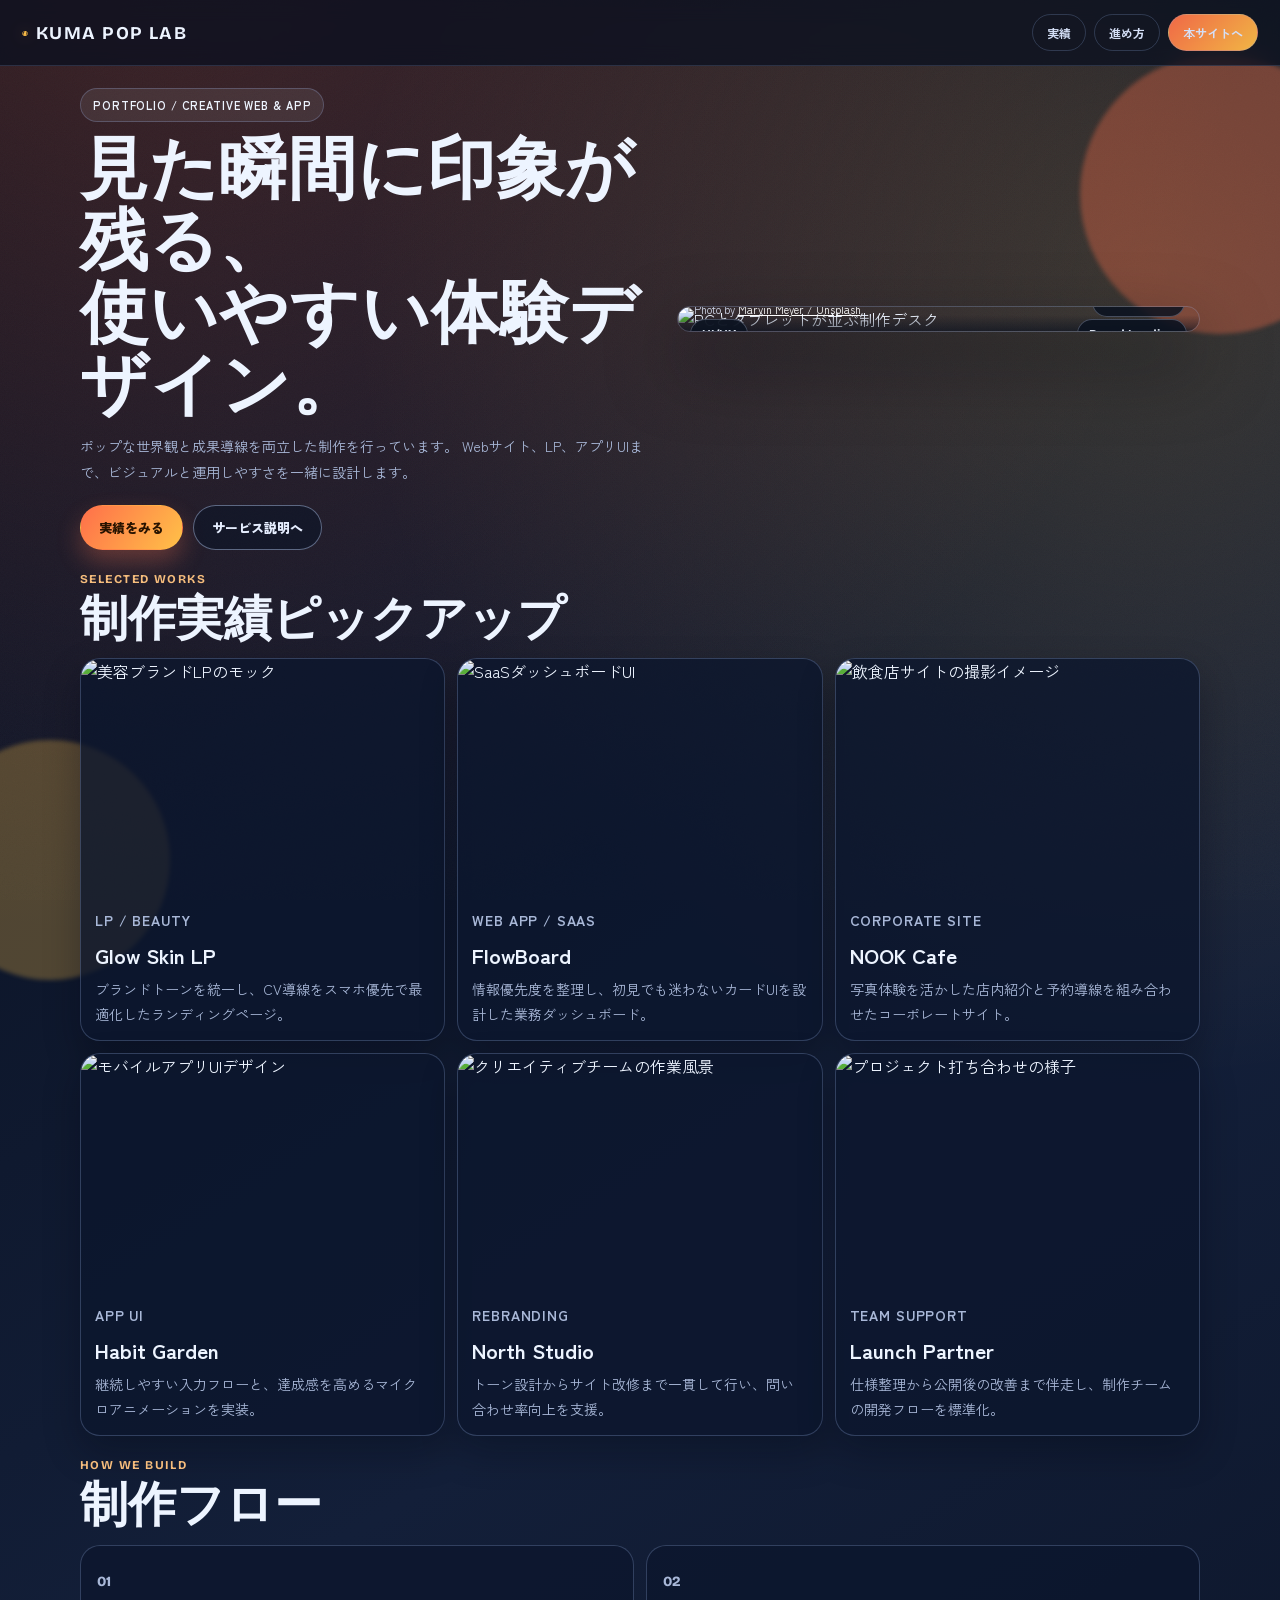
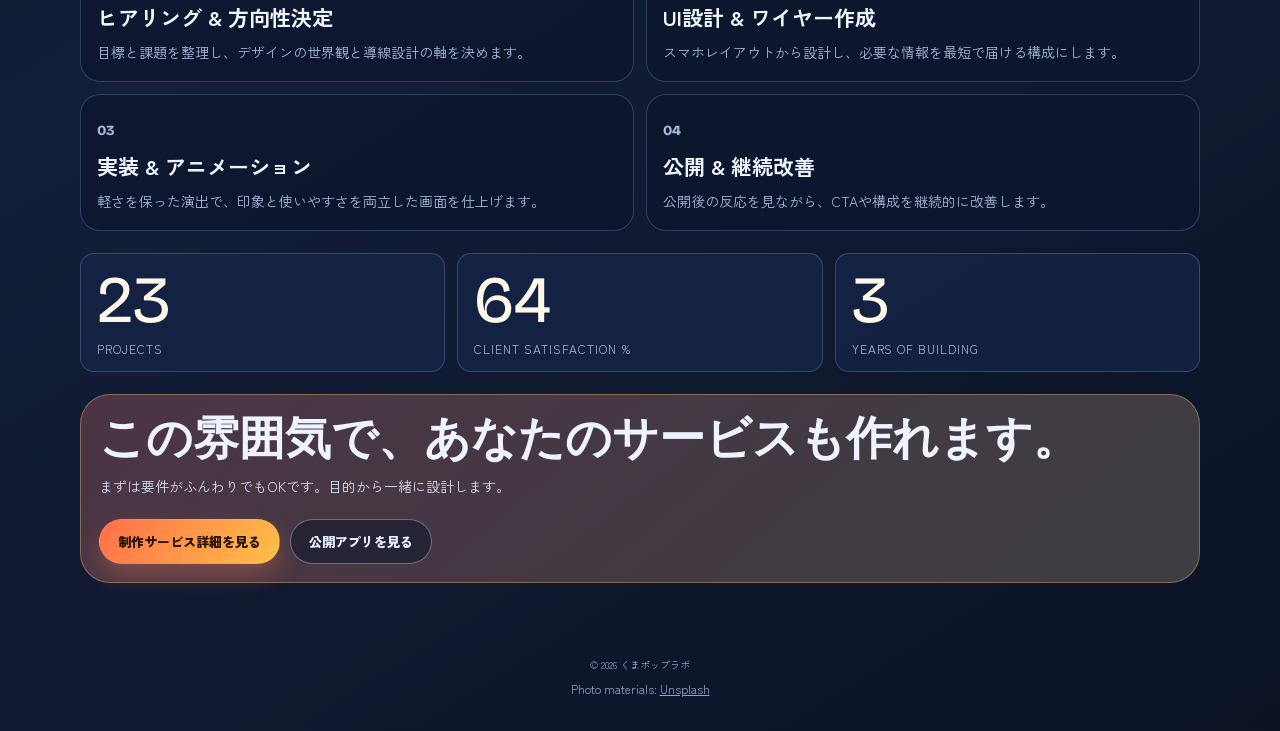
==== portfolio/index.html @ 959600ab "Add responsive portfolio page with animated showcase and site links" ====
<!doctype html>
<html lang="ja">
<head>
  <meta charset="utf-8" />
  <meta name="viewport" content="width=device-width, initial-scale=1" />
  <title>Portfolio | くまポップラボ</title>
  <meta
    name="description"
    content="くまポップラボの制作ポートフォリオ。Web制作・アプリUI・LP実績を、演出つきで紹介します。"
  />
  <meta name="theme-color" content="#0f1728" />
  <link rel="preconnect" href="https://fonts.googleapis.com" />
  <link rel="preconnect" href="https://fonts.gstatic.com" crossorigin />
  <link
    href="https://fonts.googleapis.com/css2?family=Bricolage+Grotesque:opsz,wght@10..48,400;10..48,500;10..48,700;10..48,800&amp;family=Zen+Kaku+Gothic+New:wght@400;500;700;900&amp;display=swap"
    rel="stylesheet"
  />
  <link rel="stylesheet" href="portfolio.css" />
</head>
<body>
  <div class="noise" aria-hidden="true"></div>
  <div class="orb orb--a" aria-hidden="true"></div>
  <div class="orb orb--b" aria-hidden="true"></div>

  <header class="portfolio-header">
    <a class="portfolio-brand" href="../index.html" aria-label="くまポップラボ トップへ戻る">
      <span class="portfolio-brand__icon">◉</span>
      <span class="portfolio-brand__name">KUMA POP LAB</span>
    </a>
    <nav class="portfolio-nav" aria-label="ページ移動">
      <a href="#works">実績</a>
      <a href="#flow">進め方</a>
      <a class="portfolio-nav__cta" href="../index.html">本サイトへ</a>
    </nav>
  </header>

  <main class="portfolio-page">
    <section class="hero reveal">
      <div>
        <p class="hero__eyebrow">Portfolio / Creative Web &amp; App</p>
        <h1 class="hero__title">見た瞬間に印象が残る、<br />使いやすい体験デザイン。</h1>
        <p class="hero__lead">
          ポップな世界観と成果導線を両立した制作を行っています。
          Webサイト、LP、アプリUIまで、ビジュアルと運用しやすさを一緒に設計します。
        </p>
        <div class="hero__actions">
          <a class="btn btn--solid" href="#works">実績をみる</a>
          <a class="btn btn--line" href="../index.html#business">サービス説明へ</a>
        </div>
      </div>
      <figure class="hero__visual">
        <img
          src="https://images.unsplash.com/photo-1498050108023-c5249f4df085?auto=format&amp;fit=crop&amp;fm=jpg&amp;ixlib=rb-4.1.0&amp;q=80&amp;w=1400"
          alt="PCとタブレットが並ぶ制作デスク"
          loading="eager"
        />
        <figcaption>
          Photo by
          <a href="https://unsplash.com/photos/5fNmWej4tAA" target="_blank" rel="noreferrer">Marvin Meyer / Unsplash</a>
        </figcaption>
        <div class="hero-chip hero-chip--a">UI/UX</div>
        <div class="hero-chip hero-chip--b">Brand Landing</div>
        <div class="hero-chip hero-chip--c">Mobile First</div>
      </figure>
    </section>

    <section id="works" class="section reveal">
      <div class="section-heading">
        <p class="section-heading__label">Selected Works</p>
        <h2>制作実績ピックアップ</h2>
      </div>
      <div class="work-grid">
        <article class="work-card">
          <img src="https://images.unsplash.com/photo-1559028006-448665bd7c7f?auto=format&amp;fit=crop&amp;fm=jpg&amp;ixlib=rb-4.1.0&amp;q=80&amp;w=1200" alt="美容ブランドLPのモック" loading="lazy" />
          <div class="work-card__body">
            <p class="work-card__tag">LP / Beauty</p>
            <h3>Glow Skin LP</h3>
            <p>ブランドトーンを統一し、CV導線をスマホ優先で最適化したランディングページ。</p>
          </div>
        </article>
        <article class="work-card">
          <img src="https://images.unsplash.com/photo-1519389950473-47ba0277781c?auto=format&amp;fit=crop&amp;fm=jpg&amp;ixlib=rb-4.1.0&amp;q=80&amp;w=1200" alt="SaaSダッシュボードUI" loading="lazy" />
          <div class="work-card__body">
            <p class="work-card__tag">Web App / SaaS</p>
            <h3>FlowBoard</h3>
            <p>情報優先度を整理し、初見でも迷わないカードUIを設計した業務ダッシュボード。</p>
          </div>
        </article>
        <article class="work-card">
          <img src="https://images.unsplash.com/photo-1517248135467-4c7edcad34c4?auto=format&amp;fit=crop&amp;fm=jpg&amp;ixlib=rb-4.1.0&amp;q=80&amp;w=1200" alt="飲食店サイトの撮影イメージ" loading="lazy" />
          <div class="work-card__body">
            <p class="work-card__tag">Corporate Site</p>
            <h3>NOOK Cafe</h3>
            <p>写真体験を活かした店内紹介と予約導線を組み合わせたコーポレートサイト。</p>
          </div>
        </article>
        <article class="work-card">
          <img src="https://images.unsplash.com/photo-1551650975-87deedd944c3?auto=format&amp;fit=crop&amp;fm=jpg&amp;ixlib=rb-4.1.0&amp;q=80&amp;w=1200" alt="モバイルアプリUIデザイン" loading="lazy" />
          <div class="work-card__body">
            <p class="work-card__tag">App UI</p>
            <h3>Habit Garden</h3>
            <p>継続しやすい入力フローと、達成感を高めるマイクロアニメーションを実装。</p>
          </div>
        </article>
        <article class="work-card">
          <img src="https://images.unsplash.com/photo-1484417894907-623942c8ee29?auto=format&amp;fit=crop&amp;fm=jpg&amp;ixlib=rb-4.1.0&amp;q=80&amp;w=1200" alt="クリエイティブチームの作業風景" loading="lazy" />
          <div class="work-card__body">
            <p class="work-card__tag">Rebranding</p>
            <h3>North Studio</h3>
            <p>トーン設計からサイト改修まで一貫して行い、問い合わせ率向上を支援。</p>
          </div>
        </article>
        <article class="work-card">
          <img src="https://images.unsplash.com/photo-1552664730-d307ca884978?auto=format&amp;fit=crop&amp;fm=jpg&amp;ixlib=rb-4.1.0&amp;q=80&amp;w=1200" alt="プロジェクト打ち合わせの様子" loading="lazy" />
          <div class="work-card__body">
            <p class="work-card__tag">Team Support</p>
            <h3>Launch Partner</h3>
            <p>仕様整理から公開後の改善まで伴走し、制作チームの開発フローを標準化。</p>
          </div>
        </article>
      </div>
    </section>

    <section id="flow" class="section reveal">
      <div class="section-heading">
        <p class="section-heading__label">How We Build</p>
        <h2>制作フロー</h2>
      </div>
      <ol class="flow-list">
        <li>
          <p class="flow-list__index">01</p>
          <h3>ヒアリング &amp; 方向性決定</h3>
          <p>目標と課題を整理し、デザインの世界観と導線設計の軸を決めます。</p>
        </li>
        <li>
          <p class="flow-list__index">02</p>
          <h3>UI設計 &amp; ワイヤー作成</h3>
          <p>スマホレイアウトから設計し、必要な情報を最短で届ける構成にします。</p>
        </li>
        <li>
          <p class="flow-list__index">03</p>
          <h3>実装 &amp; アニメーション</h3>
          <p>軽さを保った演出で、印象と使いやすさを両立した画面を仕上げます。</p>
        </li>
        <li>
          <p class="flow-list__index">04</p>
          <h3>公開 &amp; 継続改善</h3>
          <p>公開後の反応を見ながら、CTAや構成を継続的に改善します。</p>
        </li>
      </ol>
    </section>

    <section class="section reveal">
      <div class="stats-grid" aria-label="実績数値">
        <article class="stat-card">
          <p class="stat-card__value" data-count-to="34">0</p>
          <p class="stat-card__label">Projects</p>
        </article>
        <article class="stat-card">
          <p class="stat-card__value" data-count-to="96">0</p>
          <p class="stat-card__label">Client Satisfaction %</p>
        </article>
        <article class="stat-card">
          <p class="stat-card__value" data-count-to="4">0</p>
          <p class="stat-card__label">Years of Building</p>
        </article>
      </div>
    </section>

    <section id="contact" class="contact-band reveal">
      <h2>この雰囲気で、あなたのサービスも作れます。</h2>
      <p>まずは要件がふんわりでもOKです。目的から一緒に設計します。</p>
      <div class="hero__actions">
        <a class="btn btn--solid" href="../index.html#business">制作サービス詳細を見る</a>
        <a class="btn btn--line" href="../apps.html">公開アプリを見る</a>
      </div>
    </section>
  </main>

  <footer class="portfolio-footer">
    <small>© <span data-year></span> くまポップラボ</small>
    <p>
      Photo materials: <a href="https://unsplash.com" target="_blank" rel="noreferrer">Unsplash</a>
    </p>
  </footer>

  <script src="portfolio.js"></script>
</body>
</html>
---- portfolio/portfolio.css ----
:root {
  --bg: #070d1b;
  --bg-2: #131f39;
  --text: #edf4ff;
  --muted: #a9b8d8;
  --line: rgba(153, 180, 235, 0.26);
  --card: rgba(12, 23, 46, 0.78);
  --card-strong: rgba(20, 35, 68, 0.92);
  --accent: #ff6f4a;
  --accent-2: #ffc148;
  --radius-xl: 30px;
  --radius-lg: 20px;
  --radius-md: 14px;
}

* {
  box-sizing: border-box;
}

html {
  scroll-behavior: smooth;
}

body {
  margin: 0;
  min-height: 100vh;
  font-family: "Zen Kaku Gothic New", "Hiragino Kaku Gothic ProN", "Yu Gothic", sans-serif;
  color: var(--text);
  background:
    radial-gradient(circle at 14% -6%, rgba(255, 111, 74, 0.24), transparent 40%),
    radial-gradient(circle at 90% 12%, rgba(255, 193, 72, 0.18), transparent 34%),
    linear-gradient(148deg, var(--bg) 0%, var(--bg-2) 56%, #0a1224 100%);
}

img {
  display: block;
  width: 100%;
}

a {
  color: inherit;
}

.noise {
  position: fixed;
  inset: 0;
  pointer-events: none;
  background-image: url("../assets/grain.svg");
  opacity: 0.12;
  z-index: -2;
}

.orb {
  position: fixed;
  border-radius: 50%;
  filter: blur(2px);
  pointer-events: none;
  z-index: -1;
  animation: drift 12s ease-in-out infinite;
}

.orb--a {
  width: 280px;
  height: 280px;
  top: 54px;
  right: -80px;
  background: rgba(255, 111, 74, 0.35);
}

.orb--b {
  width: 240px;
  height: 240px;
  bottom: -80px;
  left: -70px;
  background: rgba(255, 193, 72, 0.28);
  animation-delay: 1.4s;
}

@keyframes drift {
  0%,
  100% {
    transform: translate3d(0, 0, 0);
  }
  50% {
    transform: translate3d(0, -20px, 0);
  }
}

.portfolio-header {
  position: sticky;
  top: 0;
  z-index: 50;
  display: flex;
  align-items: center;
  justify-content: space-between;
  gap: 14px;
  padding: 12px 14px;
  backdrop-filter: blur(10px);
  background: rgba(8, 15, 31, 0.72);
  border-bottom: 1px solid rgba(138, 164, 211, 0.2);
}

.portfolio-brand {
  text-decoration: none;
  display: inline-flex;
  align-items: center;
  gap: 8px;
}

.portfolio-brand__icon {
  font-size: 12px;
  color: var(--accent-2);
  filter: drop-shadow(0 0 8px rgba(255, 193, 72, 0.45));
}

.portfolio-brand__name {
  font-family: "Bricolage Grotesque", sans-serif;
  font-size: 15px;
  font-weight: 700;
  letter-spacing: 0.08em;
}

.portfolio-nav {
  display: flex;
  align-items: center;
  gap: 8px;
}

.portfolio-nav a {
  text-decoration: none;
  font-size: 11px;
  font-weight: 700;
  color: #d4dff6;
  border: 1px solid rgba(139, 169, 222, 0.24);
  border-radius: 999px;
  padding: 8px 10px;
  transition: transform 0.25s ease, background-color 0.25s ease;
}

.portfolio-nav a:hover {
  transform: translateY(-2px);
  background: rgba(255, 255, 255, 0.1);
}

.portfolio-nav__cta {
  background: linear-gradient(135deg, rgba(255, 111, 74, 0.94), rgba(255, 193, 72, 0.94));
  color: #271606;
  border-color: transparent;
}

.portfolio-page {
  width: min(1120px, calc(100% - 28px));
  margin-inline: auto;
  padding: 18px 0 46px;
}

.section {
  margin-top: 22px;
}

.hero {
  display: grid;
  gap: 16px;
}

.hero__eyebrow {
  margin: 0;
  display: inline-flex;
  padding: 8px 12px;
  border-radius: 999px;
  font-size: 11px;
  font-weight: 700;
  letter-spacing: 0.08em;
  text-transform: uppercase;
  background: rgba(255, 255, 255, 0.08);
  border: 1px solid var(--line);
}

.hero__title {
  margin: 12px 0 0;
  font-family: "Bricolage Grotesque", sans-serif;
  font-size: clamp(36px, 11vw, 68px);
  line-height: 1.06;
  letter-spacing: 0.01em;
}

.hero__lead {
  margin: 12px 0 0;
  color: var(--muted);
  line-height: 1.8;
  font-size: 14px;
}

.hero__actions {
  margin-top: 20px;
  display: flex;
  flex-wrap: wrap;
  gap: 10px;
}

.hero__visual {
  margin: 0;
  position: relative;
  border-radius: var(--radius-xl);
  overflow: hidden;
  border: 1px solid var(--line);
  box-shadow: 0 30px 70px rgba(4, 8, 18, 0.5);
}

.hero__visual::after {
  content: "";
  position: absolute;
  inset: 0;
  background: linear-gradient(180deg, transparent 34%, rgba(8, 15, 30, 0.58) 100%);
}

.hero__visual figcaption {
  position: absolute;
  left: 16px;
  bottom: 14px;
  z-index: 2;
  font-size: 11px;
  color: rgba(228, 236, 255, 0.9);
}

.hero__visual figcaption a {
  color: #fff;
}

.hero-chip {
  position: absolute;
  z-index: 2;
  font-family: "Bricolage Grotesque", sans-serif;
  font-size: 12px;
  font-weight: 700;
  padding: 7px 11px;
  border-radius: 999px;
  background: rgba(8, 16, 31, 0.82);
  border: 1px solid rgba(214, 225, 255, 0.28);
  backdrop-filter: blur(6px);
  animation: chipFloat 6s ease-in-out infinite;
}

.hero-chip--a {
  top: 12px;
  left: 12px;
}

.hero-chip--b {
  top: 12px;
  right: 12px;
  animation-delay: 0.8s;
}

.hero-chip--c {
  bottom: 14px;
  right: 14px;
  animation-delay: 1.5s;
}

@keyframes chipFloat {
  0%,
  100% {
    transform: translateY(0);
  }
  50% {
    transform: translateY(-8px);
  }
}

.section-heading__label {
  margin: 0;
  font-family: "Bricolage Grotesque", sans-serif;
  font-size: 12px;
  font-weight: 700;
  text-transform: uppercase;
  letter-spacing: 0.12em;
  color: #f6bd7d;
}

.section-heading h2 {
  margin: 6px 0 0;
  font-family: "Bricolage Grotesque", sans-serif;
  font-size: clamp(28px, 9vw, 48px);
  line-height: 1.14;
}

.work-grid {
  margin-top: 12px;
  display: grid;
  gap: 12px;
}

.work-card {
  border-radius: var(--radius-lg);
  overflow: hidden;
  border: 1px solid var(--line);
  background: var(--card);
  box-shadow: 0 16px 36px rgba(4, 8, 18, 0.3);
  transition: transform 0.26s ease, box-shadow 0.26s ease;
}

.work-card:hover {
  transform: translateY(-6px);
  box-shadow: 0 26px 44px rgba(2, 8, 20, 0.4);
}

.work-card img {
  aspect-ratio: 16 / 10;
  object-fit: cover;
}

.work-card__body {
  padding: 14px;
}

.work-card__tag {
  margin: 0;
  font-size: 11px;
  font-weight: 700;
  letter-spacing: 0.06em;
  text-transform: uppercase;
  color: #ffc88a;
}

.work-card h3 {
  margin: 8px 0 0;
  font-size: 21px;
  line-height: 1.35;
}

.work-card p {
  margin: 8px 0 0;
  color: var(--muted);
  font-size: 14px;
  line-height: 1.75;
}

.flow-list {
  list-style: none;
  padding: 0;
  margin: 12px 0 0;
  display: grid;
  gap: 12px;
}

.flow-list li {
  border-radius: var(--radius-lg);
  border: 1px solid var(--line);
  background: var(--card);
  padding: 16px;
}

.flow-list__index {
  margin: 0;
  font-family: "Bricolage Grotesque", sans-serif;
  font-size: 22px;
  font-weight: 800;
  color: #ffb474;
}

.flow-list h3 {
  margin: 8px 0 0;
  font-size: 21px;
}

.flow-list p {
  margin: 8px 0 0;
  color: var(--muted);
  font-size: 14px;
  line-height: 1.75;
}

.stats-grid {
  display: grid;
  gap: 12px;
}

.stat-card {
  border-radius: var(--radius-md);
  border: 1px solid var(--line);
  background: var(--card-strong);
  padding: 14px 16px;
}

.stat-card__value {
  margin: 0;
  font-family: "Bricolage Grotesque", sans-serif;
  font-size: clamp(40px, 13vw, 66px);
  line-height: 1;
  color: #fff8e8;
}

.stat-card__label {
  margin: 6px 0 0;
  color: var(--muted);
  font-size: 12px;
  text-transform: uppercase;
  letter-spacing: 0.08em;
}

.contact-band {
  margin-top: 22px;
  border-radius: var(--radius-xl);
  border: 1px solid rgba(255, 197, 120, 0.36);
  background:
    linear-gradient(140deg, rgba(255, 111, 74, 0.24), rgba(255, 193, 72, 0.18)),
    var(--card-strong);
  padding: 18px;
}

.contact-band h2 {
  margin: 0;
  font-family: "Bricolage Grotesque", sans-serif;
  font-size: clamp(28px, 8vw, 46px);
  line-height: 1.14;
}

.contact-band p {
  margin: 10px 0 0;
  color: #d6e0f5;
  line-height: 1.7;
  font-size: 14px;
}

.btn {
  display: inline-flex;
  align-items: center;
  justify-content: center;
  text-decoration: none;
  border-radius: 999px;
  padding: 12px 18px;
  font-size: 13px;
  font-weight: 800;
  border: 1px solid transparent;
  transition: transform 0.24s ease, box-shadow 0.24s ease;
}

.btn:hover {
  transform: translateY(-2px);
}

.btn--solid {
  color: #281300;
  background: linear-gradient(125deg, var(--accent), var(--accent-2));
  box-shadow: 0 12px 24px rgba(255, 120, 84, 0.3);
}

.btn--line {
  border-color: rgba(179, 201, 241, 0.45);
  color: #e6eeff;
  background: rgba(7, 18, 38, 0.5);
}

.portfolio-footer {
  padding: 26px 14px 34px;
  text-align: center;
  color: #91a3c8;
  font-size: 12px;
}

.portfolio-footer p {
  margin: 8px 0 0;
}

.reveal {
  opacity: 1;
  transform: none;
}

.js-enabled .reveal {
  opacity: 0;
  transform: translateY(20px);
  transition: opacity 0.65s ease, transform 0.65s ease;
}

.js-enabled .reveal.is-visible {
  opacity: 1;
  transform: translateY(0);
}

@media (min-width: 740px) {
  .portfolio-header {
    padding: 14px 22px;
  }

  .portfolio-brand__name {
    font-size: 18px;
  }

  .portfolio-nav a {
    font-size: 12px;
    padding: 9px 14px;
  }

  .portfolio-page {
    width: min(1120px, calc(100% - 52px));
    padding-top: 22px;
  }

  .hero {
    grid-template-columns: 1.05fr 0.95fr;
    gap: 18px;
    align-items: center;
  }

  .work-grid {
    grid-template-columns: repeat(2, minmax(0, 1fr));
  }

  .flow-list {
    grid-template-columns: repeat(2, minmax(0, 1fr));
  }

  .stats-grid {
    grid-template-columns: repeat(3, minmax(0, 1fr));
  }
}

@media (min-width: 1040px) {
  .work-grid {
    grid-template-columns: repeat(3, minmax(0, 1fr));
  }
}

@media (prefers-reduced-motion: reduce) {
  .orb,
  .hero-chip,
  .reveal,
  .btn,
  .work-card {
    animation: none;
    transition: none;
  }
}
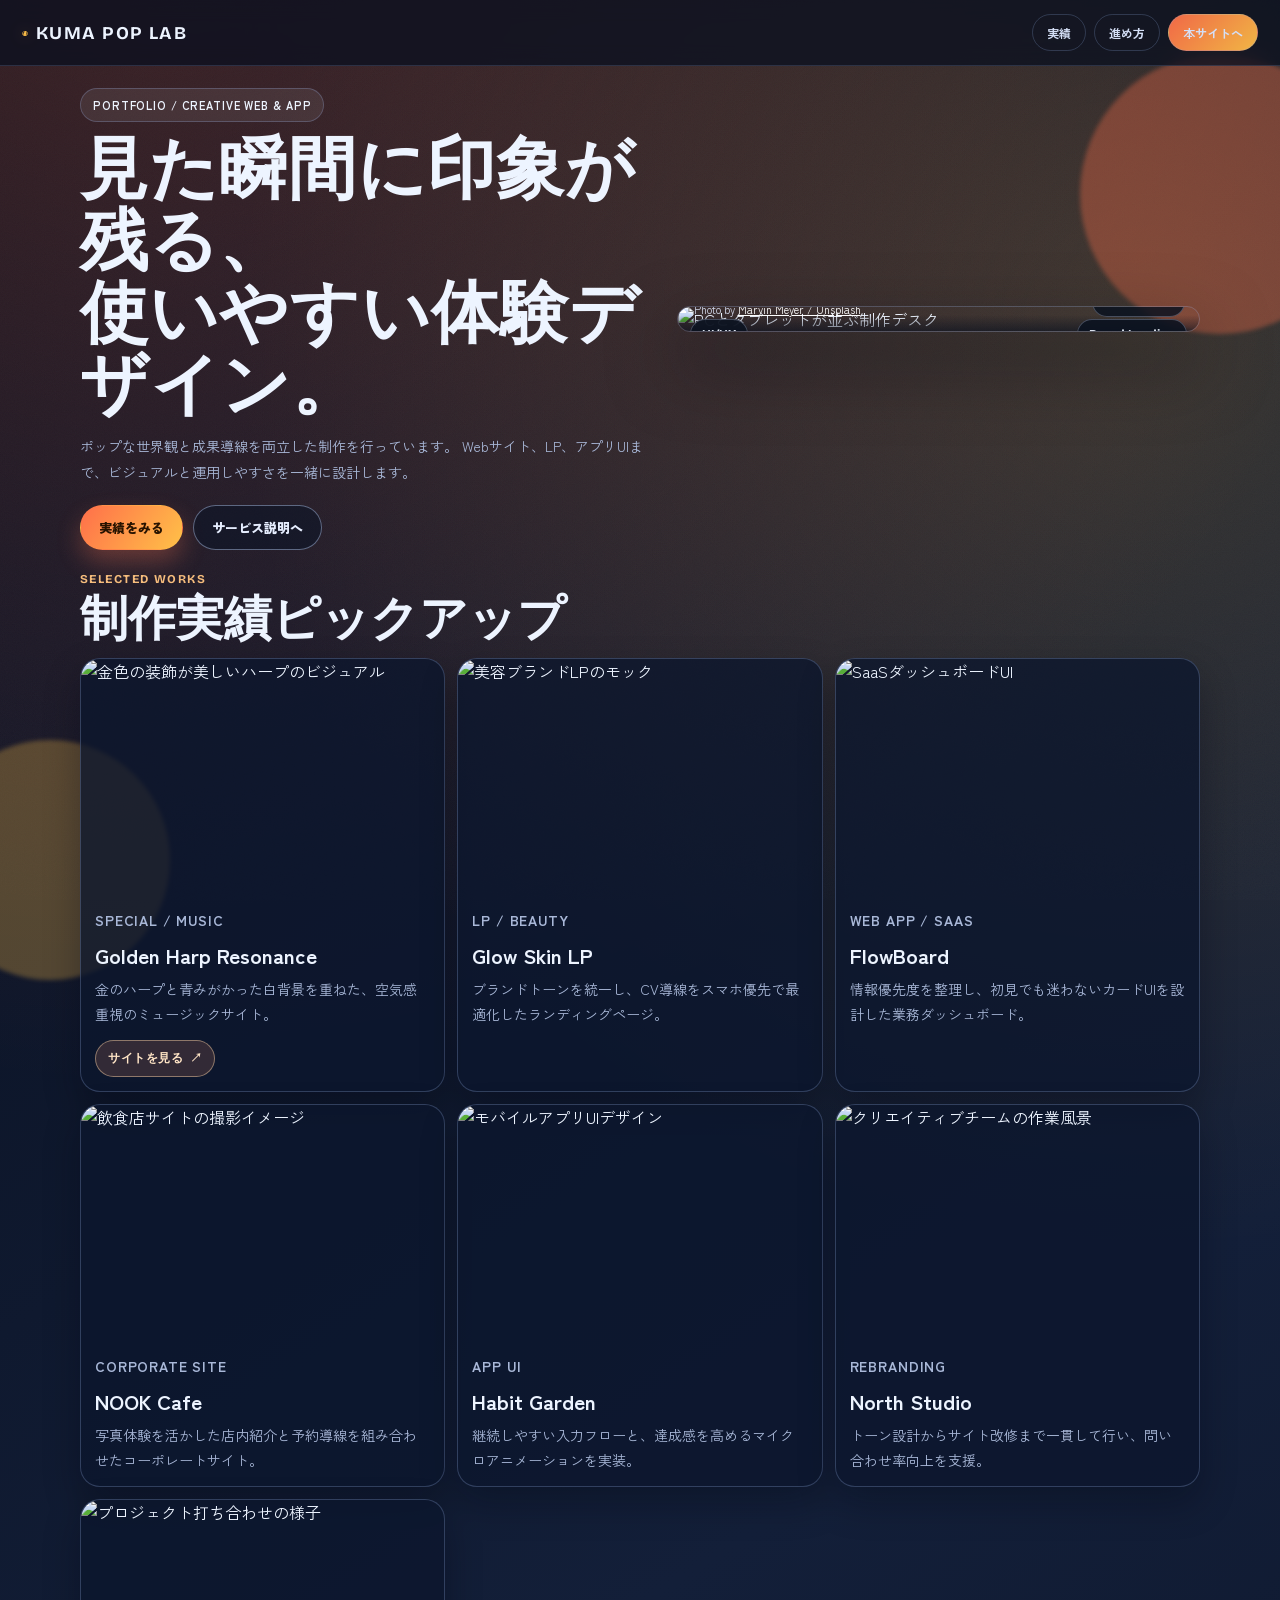
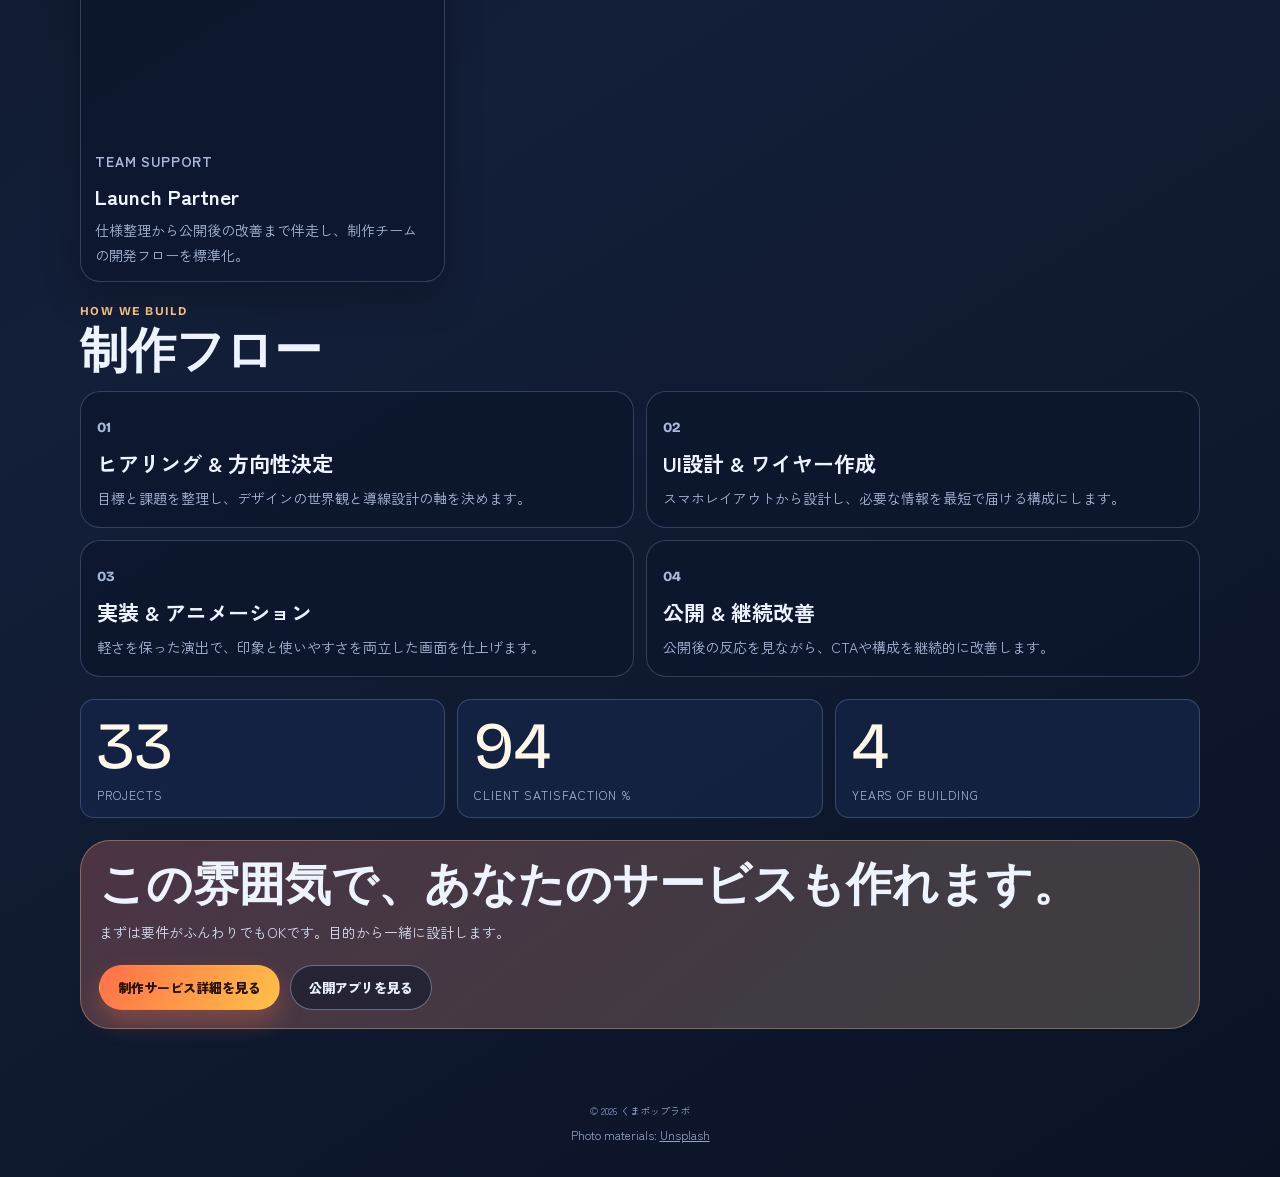
==== commit 889940ed: "Add responsive golden harp music site to portfolio" ====
--- a/portfolio/index.html
+++ b/portfolio/index.html
@@ -70,6 +70,15 @@
         <h2>制作実績ピックアップ</h2>
       </div>
       <div class="work-grid">
+        <article class="work-card">
+          <img src="https://images.unsplash.com/photo-1552587519-96f6cec0f4d7?auto=format&amp;fit=crop&amp;fm=jpg&amp;ixlib=rb-4.1.0&amp;q=80&amp;w=1200" alt="金色の装飾が美しいハープのビジュアル" loading="lazy" />
+          <div class="work-card__body">
+            <p class="work-card__tag">Special / Music</p>
+            <h3>Golden Harp Resonance</h3>
+            <p>金のハープと青みがかった白背景を重ねた、空気感重視のミュージックサイト。</p>
+            <a class="work-card__jump" href="./music-site/index.html">サイトを見る</a>
+          </div>
+        </article>
         <article class="work-card">
           <img src="https://images.unsplash.com/photo-1559028006-448665bd7c7f?auto=format&amp;fit=crop&amp;fm=jpg&amp;ixlib=rb-4.1.0&amp;q=80&amp;w=1200" alt="美容ブランドLPのモック" loading="lazy" />
           <div class="work-card__body">
--- a/portfolio/portfolio.css
+++ b/portfolio/portfolio.css
@@ -336,6 +336,36 @@
   line-height: 1.75;
 }
 
+.work-card__jump {
+  margin-top: 14px;
+  display: inline-flex;
+  align-items: center;
+  gap: 6px;
+  text-decoration: none;
+  font-family: "Bricolage Grotesque", sans-serif;
+  font-size: 12px;
+  font-weight: 700;
+  letter-spacing: 0.05em;
+  text-transform: uppercase;
+  color: #ffe5c6;
+  padding: 9px 12px;
+  border-radius: 999px;
+  border: 1px solid rgba(255, 218, 170, 0.45);
+  background: rgba(255, 152, 104, 0.16);
+  transition: transform 0.2s ease, background-color 0.2s ease, border-color 0.2s ease;
+}
+
+.work-card__jump::after {
+  content: "↗";
+  font-size: 12px;
+}
+
+.work-card__jump:hover {
+  transform: translateY(-2px);
+  background: rgba(255, 170, 116, 0.26);
+  border-color: rgba(255, 231, 191, 0.78);
+}
+
 .flow-list {
   list-style: none;
   padding: 0;
